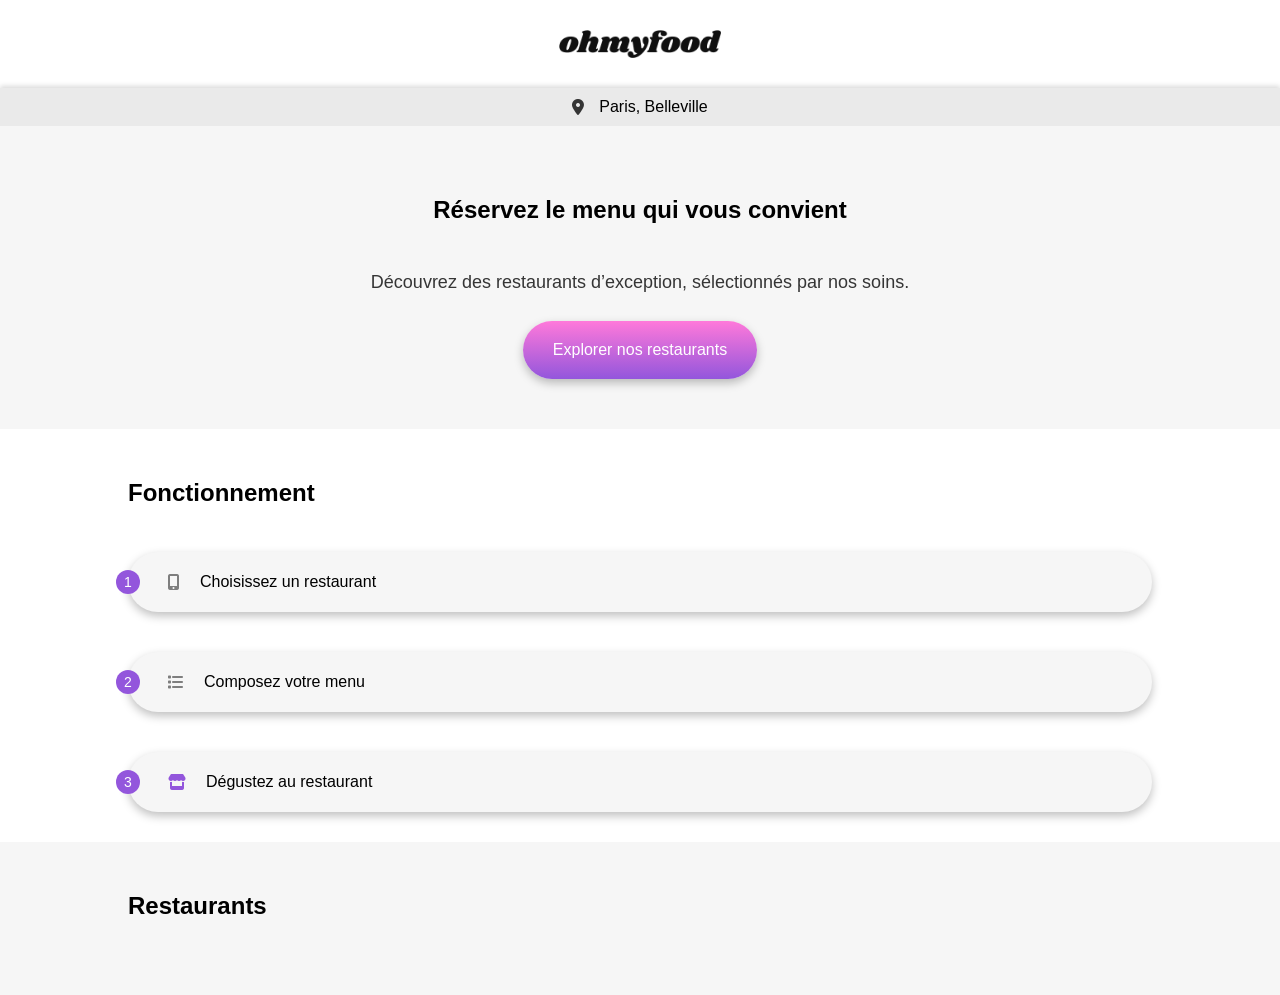
==== index.html @ a82532f5 "1er commit Mise enplace du header, du hero et de la section "Fonctionnement"" ====
<!DOCTYPE html>
<html lang="fr">
    

<head>
    <meta charset="UTF-8">
    <meta name="viewport" content="width=device-width, initial-scale=1.0">
    <title>OhMyFood</title>
    <link rel="stylesheet" href="./assets/css/main.css">
    <link rel="stylesheet" href="https://cdnjs.cloudflare.com/ajax/libs/font-awesome/6.5.1/css/all.min.css">
</head>

<body>


    <header>
        <img class="logo" src="./assets/images/logo/ohmyfood.png" alt="logo-ohmyfood">
    </header>

    <main>
        <section class="page-hero">
            <div class="hero-location">
                <i class="fa-solid fa-location-dot"></i>
                <p>Paris, Belleville</p>
            </div>

            <div class="hero">
                <h1>Réservez le menu qui vous convient</h1>
                <p>Découvrez des restaurants d’exception, sélectionnés par nos soins.</p>
                <button>Explorer nos restaurants</button>
            </div>
        </section>

        <section class="fonctionnement">
            <h2>Fonctionnement</h2>
            <div class="ft-option">
                <article class="ft-card">
                    <div class="circle">
                        <p>1</p>
                    </div>
                    <div class="ft-content">
                        <i class="fa-solid fa-mobile-screen-button"></i>
                        <h3>Choisissez un restaurant</h3>
                    </div>
                </article>

                <article class="ft-card">
                    <div class="circle">
                        <p>2</p>
                    </div>
                    <div class="ft-content">
                        <i class="fa-solid fa-list"></i>
                        <h3>Composez votre menu</h3>
                    </div>
                </article>

                <article class="ft-card">
                    <div class="circle">
                        <p>3</p>
                    </div>
                    <div class="ft-content">
                        <i class="fa-solid fa-store"></i>
                        <h3>Dégustez au restaurant</h3>
                    </div>
                </article>
            </div>
        </section>

        <section class="restaurants">
            <div class="restaurant-content">
            <h2>Restaurants</h2>
            <div class="resto-list">
                <article class="resto-card">

                </article>
            </div>
            </div>
        </section>

    </main>

</body>

</html>
---- assets/css/main.css ----
body {
  margin: 0;
  font-family: "Roboto", sans-serif;
  font-weight: 400;
}

header {
  display: flex;
  justify-content: center;
  align-items: center;
  padding: 30px 0;
}
header .logo {
  width: 162px;
  height: auto;
}

/* -------------------- PAGE -------------------- */
/* -------------------- HERO -------------------- */
.hero-location {
  display: flex;
  justify-content: center;
  align-items: center;
  padding: 10px 0;
  background: #EAEAEA;
  gap: 15px;
  box-shadow: 0 -2px 5px rgba(0, 0, 0, 0.15), 0 5px 5px rgba(0, 0, 0, 0.15);
}
.hero-location i {
  color: #353535;
  font-size: 16px;
}
.hero-location p {
  font-family: "Roboto", sans-serif;
  font-size: 16px;
  box-sizing: border-box;
  margin: 0;
}

.hero {
  display: flex;
  flex-direction: column;
  align-items: center;
  text-align: center;
  padding: 50px;
  background: #F6F6F6;
  gap: 10px;
}
.hero h1 {
  font-weight: 700;
  font-size: 24px;
}
.hero p {
  font-size: 18px;
  font-weight: 400;
  color: #353535;
}
.hero button {
  border: none;
  border-radius: 35px;
  padding: 20px 30px;
  font-size: 16px;
  color: #FFFFFF;
  background: linear-gradient(to bottom, #FF79DA, #9356DC);
  box-shadow: 0 4px 10px rgba(0, 0, 0, 0.25);
}

/* -------------------- SECTION FONCTIONNEMENT -------------------- */
.fonctionnement {
  width: 80%;
  margin: 0 auto;
  display: flex;
  flex-direction: column;
  justify-content: center;
  padding: 30px 0;
  gap: 25px;
}

.ft-option {
  width: 100%;
  margin: 0 auto;
  display: flex;
  flex-direction: column;
  justify-content: center;
  align-items: center;
  gap: 40px;
}

.ft-card {
  position: relative;
  width: 100%;
  display: flex;
  justify-content: center;
  align-items: center;
  background: #F6F6F6;
  border-radius: 30px;
  gap: 20px;
  padding: 5px 0px;
  box-shadow: 0 4px 10px rgba(0, 0, 0, 0.25);
}

.circle {
  position: absolute;
  left: -12px;
  top: 50%;
  transform: translateY(-50%);
  width: 24px;
  height: 24px;
  border-radius: 50%;
  background: #9356DC;
  display: flex;
  justify-content: center;
  align-items: center;
}
.circle p {
  margin: 0;
  color: white;
  font-size: 14px;
}

.ft-content {
  width: 100%;
  display: flex;
  align-items: center;
  gap: 20px;
  padding-left: 40px;
}
.ft-content h3 {
  font-size: 16px;
  font-weight: 400;
}
.ft-content i {
  color: #7E7E7E;
}

.ft-card:last-child .ft-content i {
  color: #9356DC;
}

/* -------------------- SECTION RESTAURANTS -------------------- */
.restaurants {
  background: #F6F6F6;
}

.restaurant-content {
  width: 80%;
  margin: 0 auto;
  display: flex;
  flex-direction: column;
  justify-content: center;
  padding: 30px 0;
  gap: 25px;
}/*# sourceMappingURL=main.css.map */
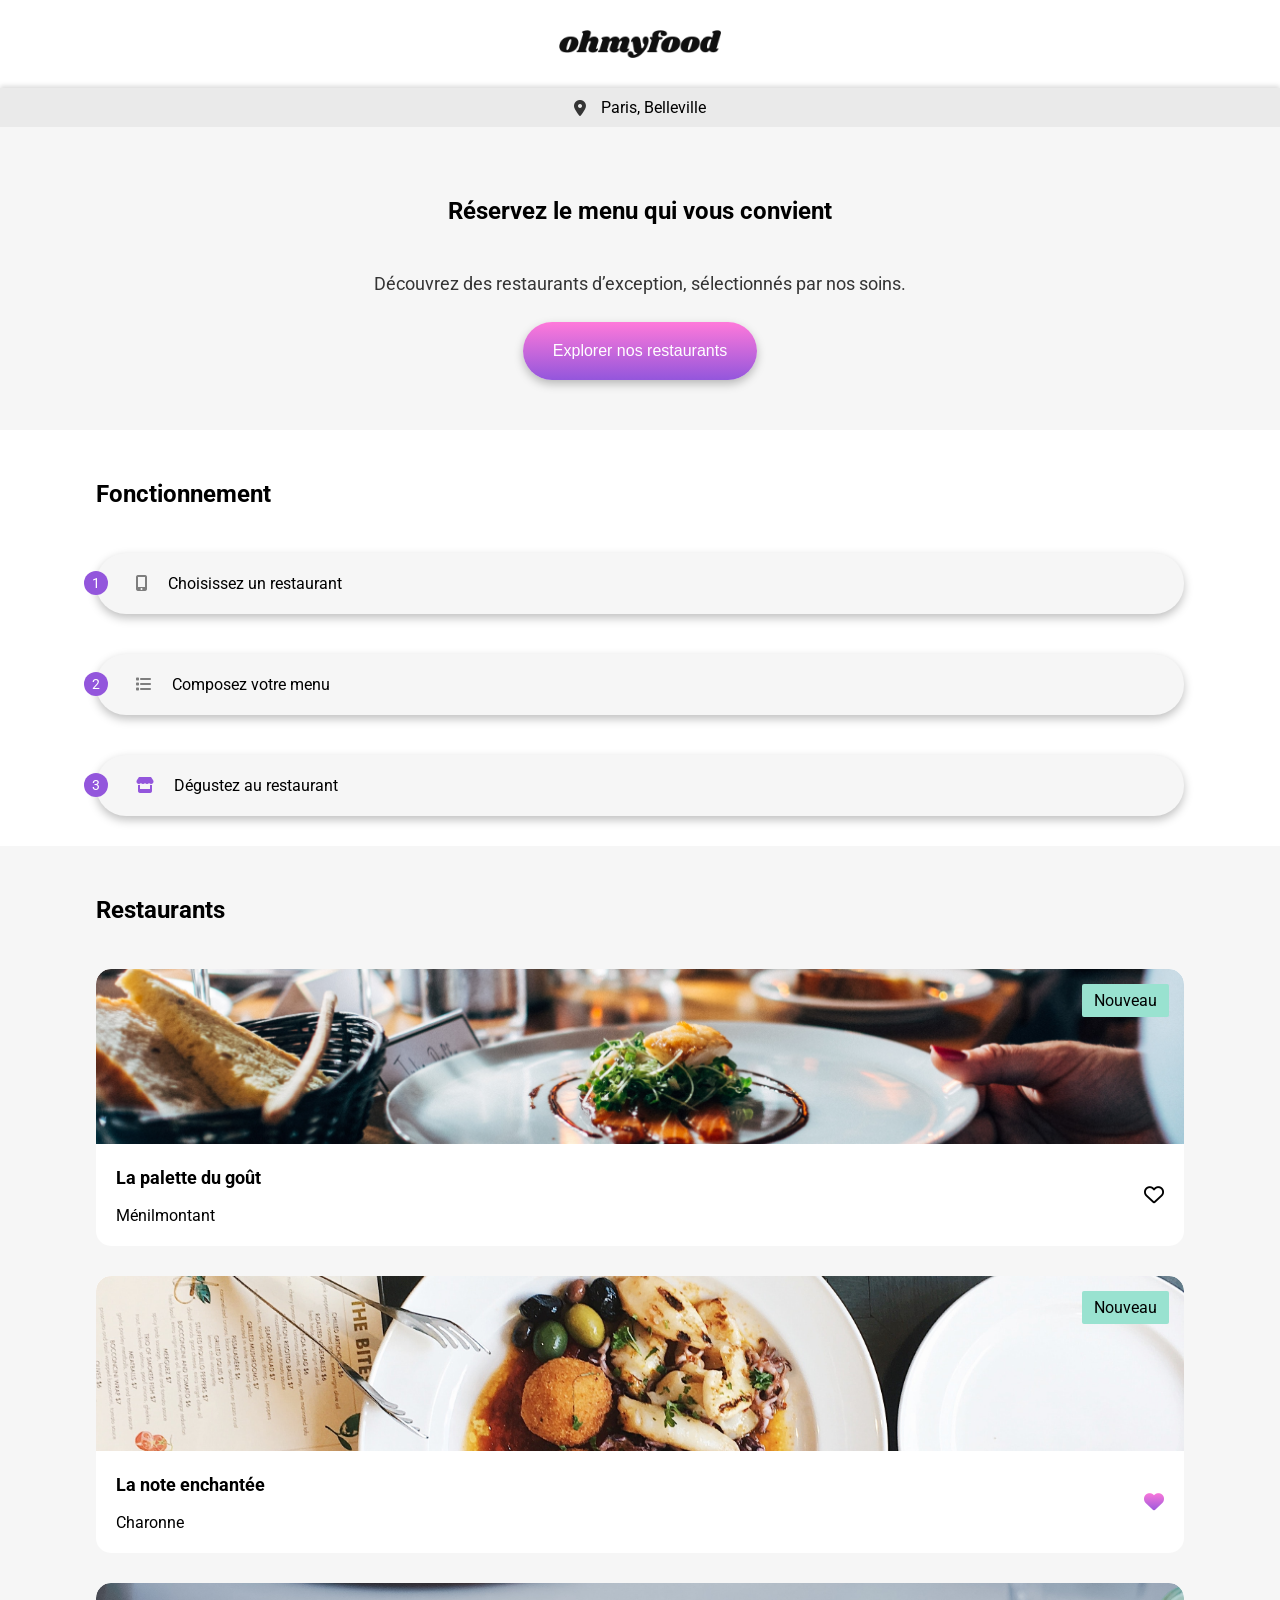
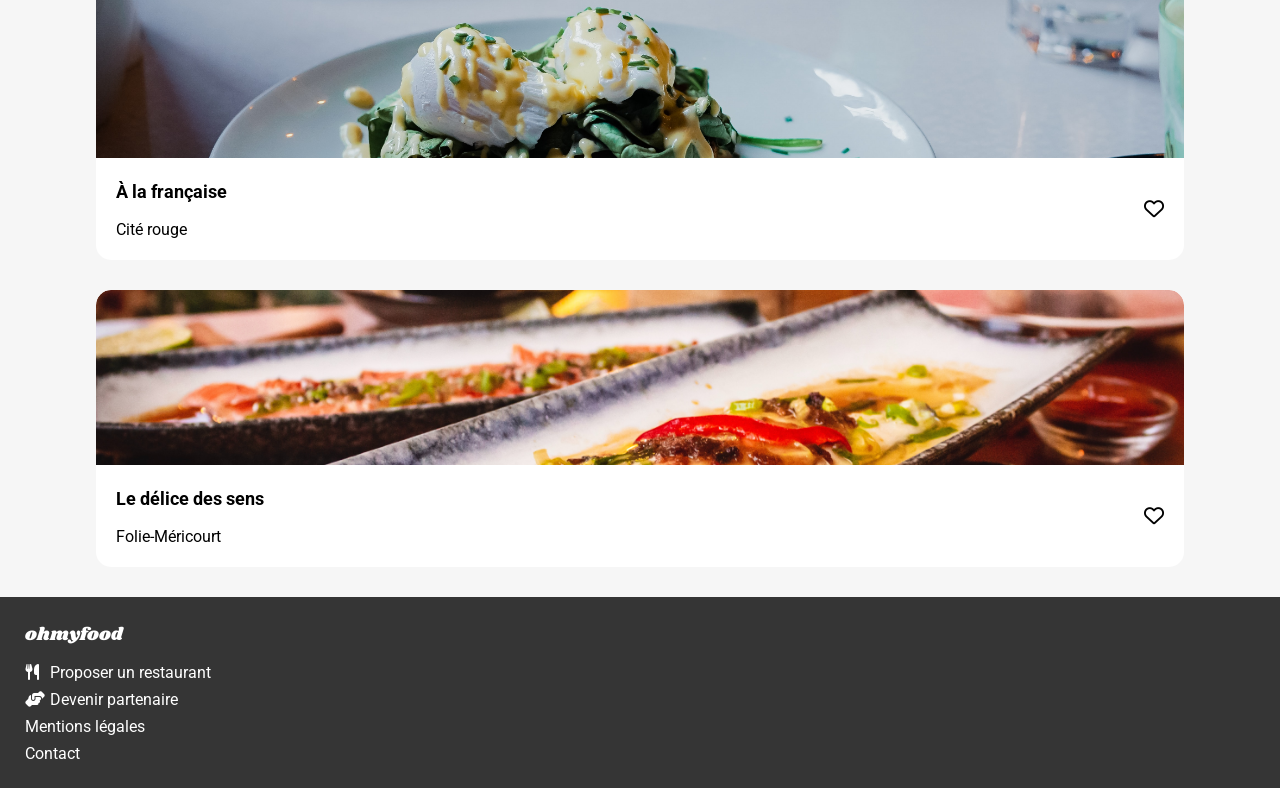
==== commit 8c9a0c92: "Fin de la page principale de ohmyfood en mobile first Commit de fin de page de "ohmyfood" en mobile " ====
--- a/index.html
+++ b/index.html
@@ -1,13 +1,23 @@
 <!DOCTYPE html>
 <html lang="fr">
-    
+
 
 <head>
     <meta charset="UTF-8">
     <meta name="viewport" content="width=device-width, initial-scale=1.0">
+
     <title>OhMyFood</title>
+
+    <!-- Google Fonts -->
+    <link rel="preconnect" href="https://fonts.googleapis.com">
+    <link rel="preconnect" href="https://fonts.gstatic.com" crossorigin>
+    <link href="https://fonts.googleapis.com/css2?family=Roboto:wght@400;500;700&family=Shrikhand&display=swap" rel="stylesheet">
+
+    <!-- Font Awesome -->
+    <link rel="stylesheet" href="https://cdnjs.cloudflare.com/ajax/libs/font-awesome/6.5.1/css/all.min.css">
+
+    <!-- CSS -->
     <link rel="stylesheet" href="./assets/css/main.css">
-    <link rel="stylesheet" href="https://cdnjs.cloudflare.com/ajax/libs/font-awesome/6.5.1/css/all.min.css">
 </head>
 
 <body>
@@ -68,17 +78,106 @@
 
         <section class="restaurants">
             <div class="restaurant-content">
-            <h2>Restaurants</h2>
-            <div class="resto-list">
-                <article class="resto-card">
+                <h2>Restaurants</h2>
+                <div class="resto-list">
+                    <article class="resto-card">
+                        <div class="resto-img">
+                            <img src="./assets/images/restaurants/jay-wennington-N_Y88TWmGwA-unsplash.jpg" alt="La palette du goût">
+                            <span class="new-badge"> Nouveau</span>
+                        </div>
+                        <div class="bottom-card">
+                            <div class="resto-info">
+                                <p class="resto-name">La palette du goût</p>
+                                <p class="resto-place">Ménilmontant</p>
+                            </div>
+                            <i class="fa-regular fa-heart"></i>
+                        </div>
+                    </article>
 
-                </article>
-            </div>
+
+
+                    <article class="resto-card">
+                        <div class="resto-img">
+                            <img src="./assets/images/restaurants/stil-u2Lp8tXIcjw-unsplash.jpg" alt="La note enchantée">
+                            <span class="new-badge"> Nouveau</span>
+                        </div>
+                        <div class="bottom-card">
+                            <div class="resto-info">
+                                <p class="resto-name">La note enchantée</p>
+                                <p class="resto-place">Charonne</p>
+                            </div>
+                            <i class="fa-solid fa-heart heart-full"></i>
+                        </div>
+                    </article>
+
+
+
+                    <article class="resto-card">
+                        <div class="resto-img">
+                            <img src="./assets/images/restaurants/toa-heftiba-DQKerTsQwi0-unsplash.jpg" alt="À la française">
+                        </div>
+                        <div class="bottom-card">
+                            <div class="resto-info">
+                                <p class="resto-name">À la française</p>
+                                <p class="resto-place">Cité rouge</p>
+                            </div>
+                            <i class="fa-regular fa-heart"></i>
+                        </div>
+                    </article>
+
+
+
+                    <article class="resto-card">
+                        <div class="resto-img">
+                            <img src="./assets/images/restaurants/louis-hansel-shotsoflouis-qNBGVyOCY8Q-unsplash.jpg" alt="Le délice des sens">
+                        </div>
+                        <div class="bottom-card">
+                            <div class="resto-info">
+                                <p class="resto-name">Le délice des sens</p>
+                                <p class="resto-place">Folie-Méricourt</p>
+                            </div>
+                            <i class="fa-regular fa-heart"></i>
+                        </div>
+                    </article>
+                </div>
             </div>
         </section>
 
     </main>
 
+
+    <footer>
+    <div class="footer-content">
+
+        <p class="footer-logo">ohmyfood</p>
+
+        <ul>
+            <li>
+                <a href="#">
+                    <i class="fa-solid fa-utensils"></i>
+                    Proposer un restaurant
+                </a>
+            </li>
+
+            <li>
+                <a href="#">
+                    <i class="fa-solid fa-handshake-angle"></i>
+                    Devenir partenaire
+                </a>
+            </li>
+
+            <li>
+                <a href="#">Mentions légales</a>
+            </li>
+
+            <li>
+                <a href="mailto:contact@ohmyfood.com">Contact</a>
+            </li>
+        </ul>
+
+    </div>
+</footer>
+
 </body>
 
 </html>
--- a/assets/css/main.css
+++ b/assets/css/main.css
@@ -67,7 +67,7 @@
 
 /* -------------------- SECTION FONCTIONNEMENT -------------------- */
 .fonctionnement {
-  width: 80%;
+  width: 85%;
   margin: 0 auto;
   display: flex;
   flex-direction: column;
@@ -143,11 +143,112 @@
 }
 
 .restaurant-content {
-  width: 80%;
+  width: 85%;
   margin: 0 auto;
   display: flex;
   flex-direction: column;
   justify-content: center;
   padding: 30px 0;
   gap: 25px;
+}
+
+.resto-list {
+  display: flex;
+  flex-direction: column;
+  width: 100%;
+  gap: 30px;
+}
+
+.resto-card {
+  width: 100%;
+  border-radius: 15px;
+  overflow: hidden;
+  background: white;
+}
+
+.resto-img {
+  width: 100%;
+  height: 175px;
+  position: relative;
+}
+.resto-img img {
+  width: 100%;
+  height: 100%;
+  -o-object-fit: cover;
+     object-fit: cover;
+  border-radius: 15px 15px 0 0;
+}
+
+.new-badge {
+  position: absolute;
+  top: 15px;
+  right: 15px;
+  padding: 7px 12px;
+  background: #99E2D0;
+  border-radius: 2px;
+}
+
+.resto-name {
+  font-weight: 700;
+  font-size: 18px;
+}
+
+.bottom-card {
+  display: flex;
+  align-items: center;
+  justify-content: space-between;
+  padding: 5px 20px;
+}
+.bottom-card i {
+  font-size: 20px;
+}
+
+.heart-full {
+  font-size: 20px;
+  background: linear-gradient(180deg, #FF79DA, #9356DC);
+  -webkit-background-clip: text;
+  background-clip: text;
+  -webkit-text-fill-color: transparent;
+  color: transparent;
+}
+
+/* -------------------- FOOTER -------------------- */
+footer {
+  background: #353535;
+  color: white;
+  padding: 25px;
+}
+
+.footer-logo {
+  margin: 0;
+  font-family: "Shrikhand", cursive;
+  font-size: 18px;
+  font-weight: 400;
+}
+
+.footer-content ul {
+  margin: 15px 0 0;
+  padding: 0;
+  display: flex;
+  flex-direction: column;
+  gap: 8px;
+  list-style: none;
+}
+
+.footer-content ul li {
+  margin: 0;
+  padding: 0;
+}
+
+.footer-content ul li a {
+  display: flex;
+  align-items: center;
+  gap: 10px;
+  color: white;
+  text-decoration: none;
+}
+
+.footer-content ul li i {
+  width: 15px;
+  text-align: center;
 }/*# sourceMappingURL=main.css.map */
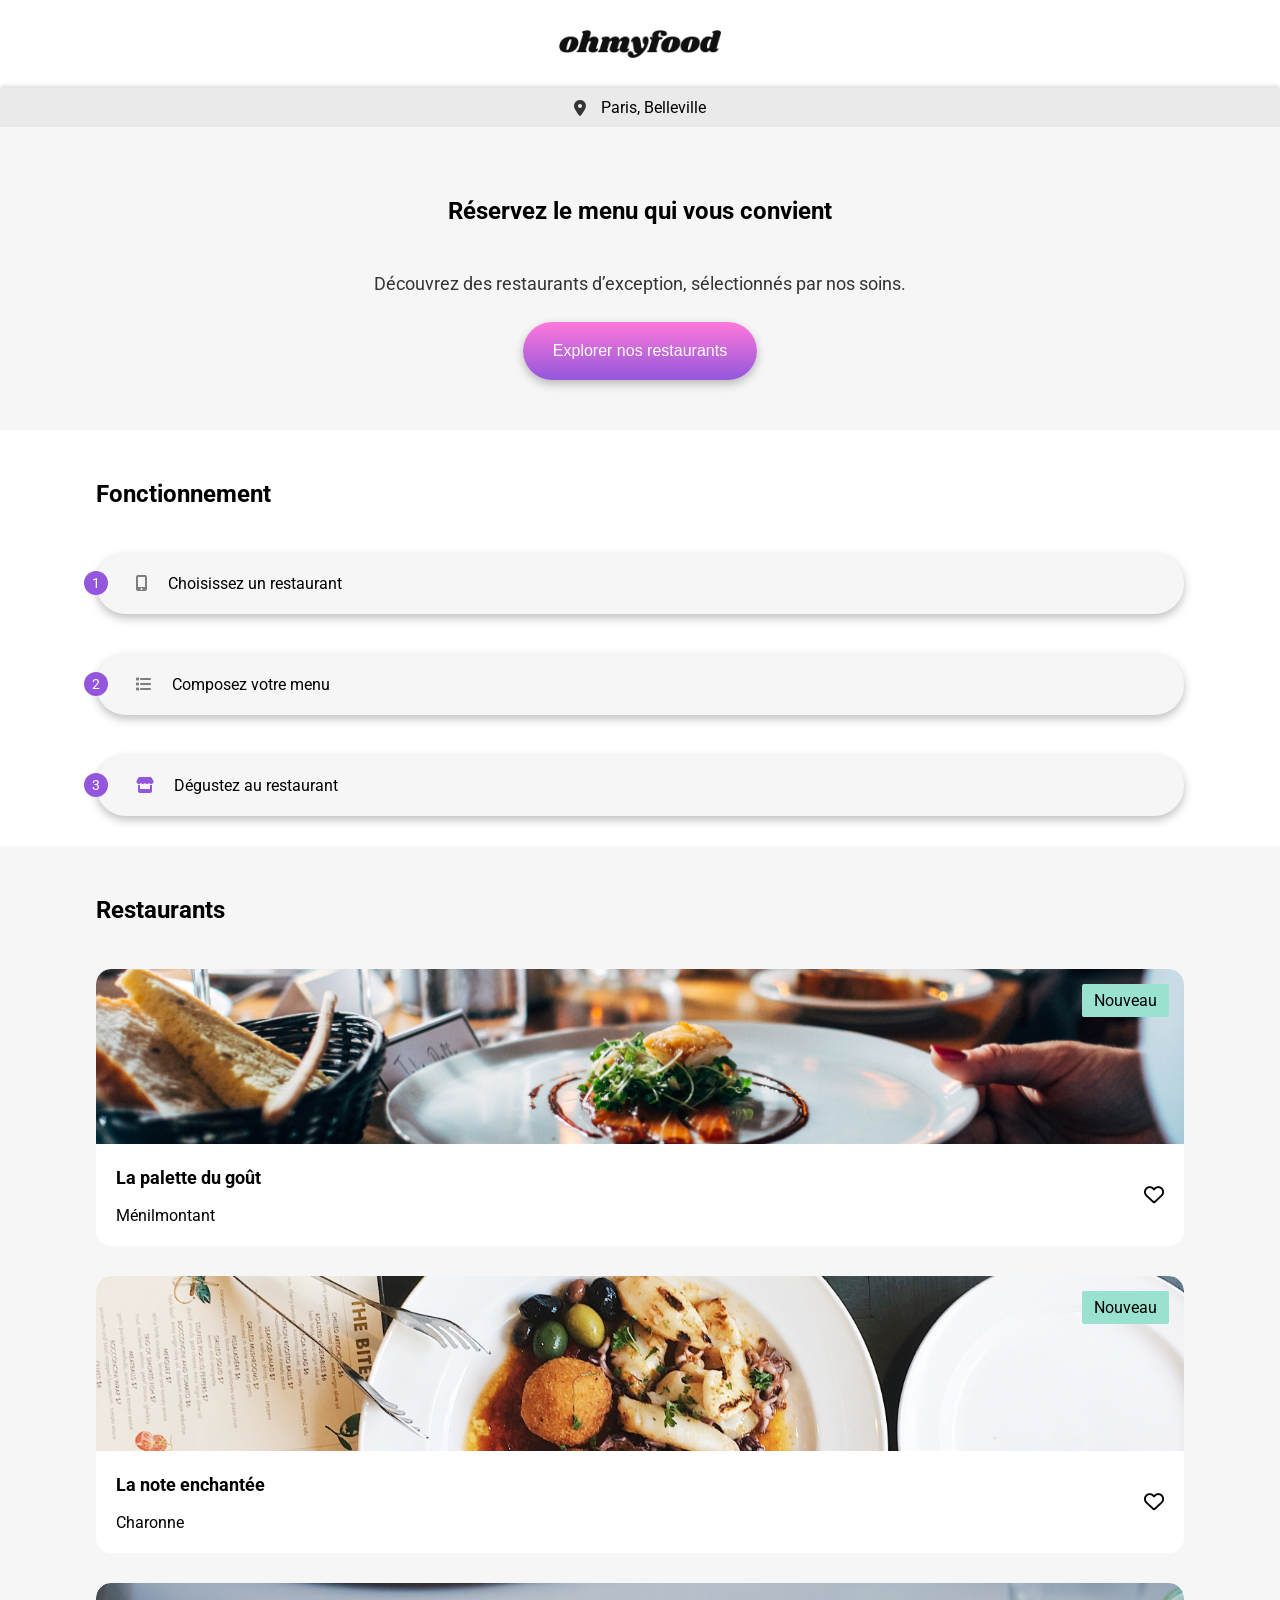
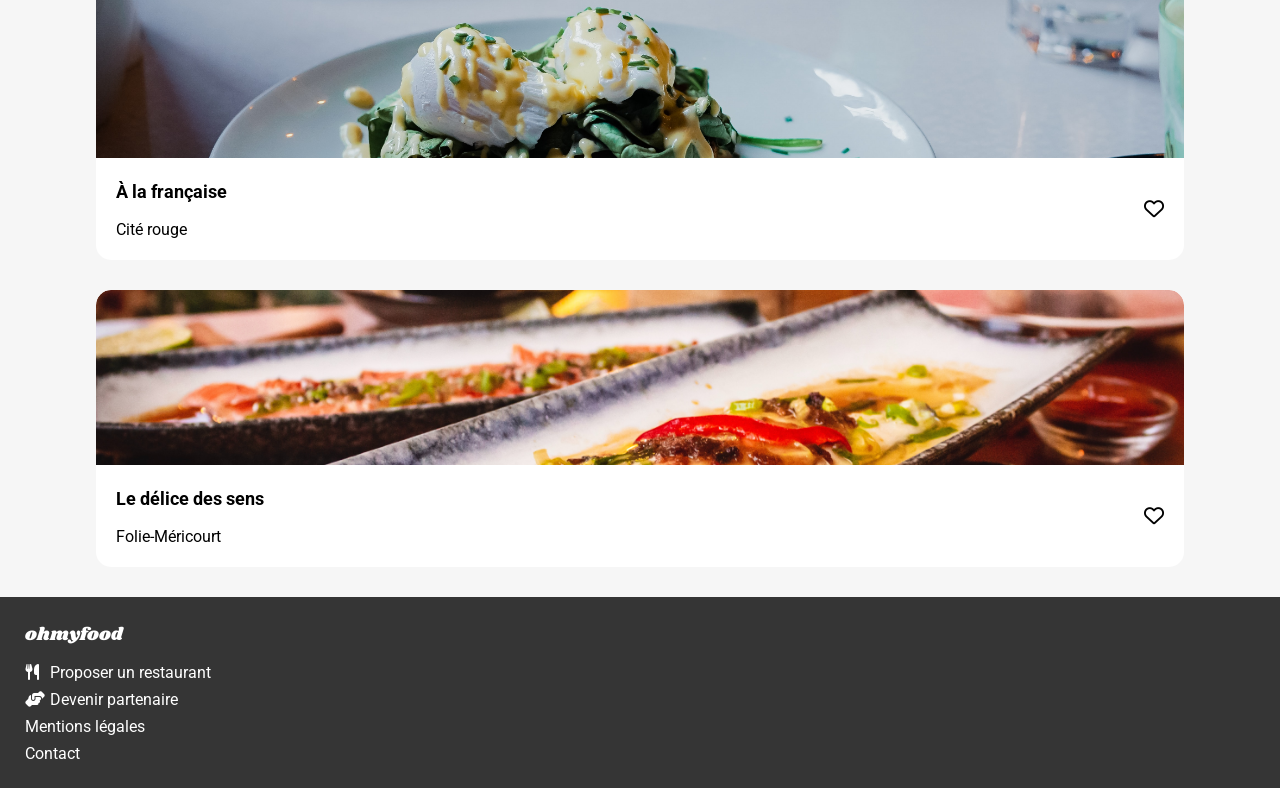
==== commit e42bc69d: "ajout d'animation à la page d'accueil" ====
--- a/index.html
+++ b/index.html
@@ -11,7 +11,8 @@
     <!-- Google Fonts -->
     <link rel="preconnect" href="https://fonts.googleapis.com">
     <link rel="preconnect" href="https://fonts.gstatic.com" crossorigin>
-    <link href="https://fonts.googleapis.com/css2?family=Roboto:wght@400;500;700&family=Shrikhand&display=swap" rel="stylesheet">
+    <link href="https://fonts.googleapis.com/css2?family=Roboto:wght@400;500;700&family=Shrikhand&display=swap"
+        rel="stylesheet">
 
     <!-- Font Awesome -->
     <link rel="stylesheet" href="https://cdnjs.cloudflare.com/ajax/libs/font-awesome/6.5.1/css/all.min.css">
@@ -82,7 +83,8 @@
                 <div class="resto-list">
                     <article class="resto-card">
                         <div class="resto-img">
-                            <img src="./assets/images/restaurants/jay-wennington-N_Y88TWmGwA-unsplash.jpg" alt="La palette du goût">
+                            <img src="./assets/images/restaurants/jay-wennington-N_Y88TWmGwA-unsplash.jpg"
+                                alt="La palette du goût">
                             <span class="new-badge"> Nouveau</span>
                         </div>
                         <div class="bottom-card">
@@ -90,15 +92,23 @@
                                 <p class="resto-name">La palette du goût</p>
                                 <p class="resto-place">Ménilmontant</p>
                             </div>
-                            <i class="fa-regular fa-heart"></i>
-                        </div>
-                    </article>
-
-
-
-                    <article class="resto-card">
-                        <div class="resto-img">
-                            <img src="./assets/images/restaurants/stil-u2Lp8tXIcjw-unsplash.jpg" alt="La note enchantée">
+                            <div class="heart">
+                                <input type="checkbox" id="heart-1">
+
+                                <label for="heart-1">
+                                    <i class="fa-regular fa-heart heart-empty"></i>
+                                    <i class="fa-solid fa-heart heart-full"></i>
+                                </label>
+                            </div>
+                        </div>
+                    </article>
+
+
+
+                    <article class="resto-card">
+                        <div class="resto-img">
+                            <img src="./assets/images/restaurants/stil-u2Lp8tXIcjw-unsplash.jpg"
+                                alt="La note enchantée">
                             <span class="new-badge"> Nouveau</span>
                         </div>
                         <div class="bottom-card">
@@ -106,37 +116,60 @@
                                 <p class="resto-name">La note enchantée</p>
                                 <p class="resto-place">Charonne</p>
                             </div>
-                            <i class="fa-solid fa-heart heart-full"></i>
-                        </div>
-                    </article>
-
-
-
-                    <article class="resto-card">
-                        <div class="resto-img">
-                            <img src="./assets/images/restaurants/toa-heftiba-DQKerTsQwi0-unsplash.jpg" alt="À la française">
+                            <div class="heart">
+                                <input type="checkbox" id="heart-2">
+
+                                <label for="heart-2">
+                                    <i class="fa-regular fa-heart heart-empty"></i>
+                                    <i class="fa-solid fa-heart heart-full"></i>
+                                </label>
+                            </div>
+                        </div>
+                    </article>
+
+
+
+                    <article class="resto-card">
+                        <div class="resto-img">
+                            <img src="./assets/images/restaurants/toa-heftiba-DQKerTsQwi0-unsplash.jpg"
+                                alt="À la française">
                         </div>
                         <div class="bottom-card">
                             <div class="resto-info">
                                 <p class="resto-name">À la française</p>
                                 <p class="resto-place">Cité rouge</p>
                             </div>
-                            <i class="fa-regular fa-heart"></i>
-                        </div>
-                    </article>
-
-
-
-                    <article class="resto-card">
-                        <div class="resto-img">
-                            <img src="./assets/images/restaurants/louis-hansel-shotsoflouis-qNBGVyOCY8Q-unsplash.jpg" alt="Le délice des sens">
+                            <div class="heart">
+                                <input type="checkbox" id="heart-3">
+
+                                <label for="heart-3">
+                                    <i class="fa-regular fa-heart heart-empty"></i>
+                                    <i class="fa-solid fa-heart heart-full"></i>
+                                </label>
+                            </div>
+                        </div>
+                    </article>
+
+
+
+                    <article class="resto-card">
+                        <div class="resto-img">
+                            <img src="./assets/images/restaurants/louis-hansel-shotsoflouis-qNBGVyOCY8Q-unsplash.jpg"
+                                alt="Le délice des sens">
                         </div>
                         <div class="bottom-card">
                             <div class="resto-info">
                                 <p class="resto-name">Le délice des sens</p>
                                 <p class="resto-place">Folie-Méricourt</p>
                             </div>
-                            <i class="fa-regular fa-heart"></i>
+                            <div class="heart">
+                                <input type="checkbox" id="heart-4">
+
+                                <label for="heart-4">
+                                    <i class="fa-regular fa-heart heart-empty"></i>
+                                    <i class="fa-solid fa-heart heart-full"></i>
+                                </label>
+                            </div>
                         </div>
                     </article>
                 </div>
@@ -147,36 +180,36 @@
 
 
     <footer>
-    <div class="footer-content">
-
-        <p class="footer-logo">ohmyfood</p>
-
-        <ul>
-            <li>
-                <a href="#">
-                    <i class="fa-solid fa-utensils"></i>
-                    Proposer un restaurant
-                </a>
-            </li>
-
-            <li>
-                <a href="#">
-                    <i class="fa-solid fa-handshake-angle"></i>
-                    Devenir partenaire
-                </a>
-            </li>
-
-            <li>
-                <a href="#">Mentions légales</a>
-            </li>
-
-            <li>
-                <a href="mailto:contact@ohmyfood.com">Contact</a>
-            </li>
-        </ul>
-
-    </div>
-</footer>
+        <div class="footer-content">
+
+            <p class="footer-logo">ohmyfood</p>
+
+            <ul>
+                <li>
+                    <a href="#">
+                        <i class="fa-solid fa-utensils"></i>
+                        Proposer un restaurant
+                    </a>
+                </li>
+
+                <li>
+                    <a href="#">
+                        <i class="fa-solid fa-handshake-angle"></i>
+                        Devenir partenaire
+                    </a>
+                </li>
+
+                <li>
+                    <a href="#">Mentions légales</a>
+                </li>
+
+                <li>
+                    <a href="mailto:contact@ohmyfood.com">Contact</a>
+                </li>
+            </ul>
+
+        </div>
+    </footer>
 
 </body>
 
--- a/assets/css/main.css
+++ b/assets/css/main.css
@@ -1,3 +1,15 @@
+/* -------------------- ANIMATIONS -------------------- */
+/* ---------- BUTTON ---------- */
+button {
+  transition: opacity 300ms ease, box-shadow 300ms ease;
+  cursor: pointer;
+}
+button:hover {
+  opacity: 0.85;
+  box-shadow: 0 6px 15px rgba(0, 0, 0, 0.35);
+  transform: translateY(2px);
+}
+
 body {
   margin: 0;
   font-family: "Roboto", sans-serif;
@@ -201,15 +213,38 @@
 }
 .bottom-card i {
   font-size: 20px;
+  cursor: pointer;
+}
+.bottom-card i:checked {
+  transition-duration: 10ms;
+  color: red;
 }
 
 .heart-full {
   font-size: 20px;
-  background: linear-gradient(180deg, #FF79DA, #9356DC);
+  background: linear-gradient(180deg, #9356DC, #FF79DA);
+  background-clip: text;
   -webkit-background-clip: text;
-  background-clip: text;
   -webkit-text-fill-color: transparent;
   color: transparent;
+}
+
+.heart input {
+  display: none;
+}
+.heart label {
+  cursor: pointer;
+  font-size: 20px;
+}
+.heart .heart-full {
+  display: none;
+  color: #9356DC;
+}
+.heart input:checked + label .heart-empty {
+  display: none;
+}
+.heart input:checked + label .heart-full {
+  display: inline-block;
 }
 
 /* -------------------- FOOTER -------------------- */
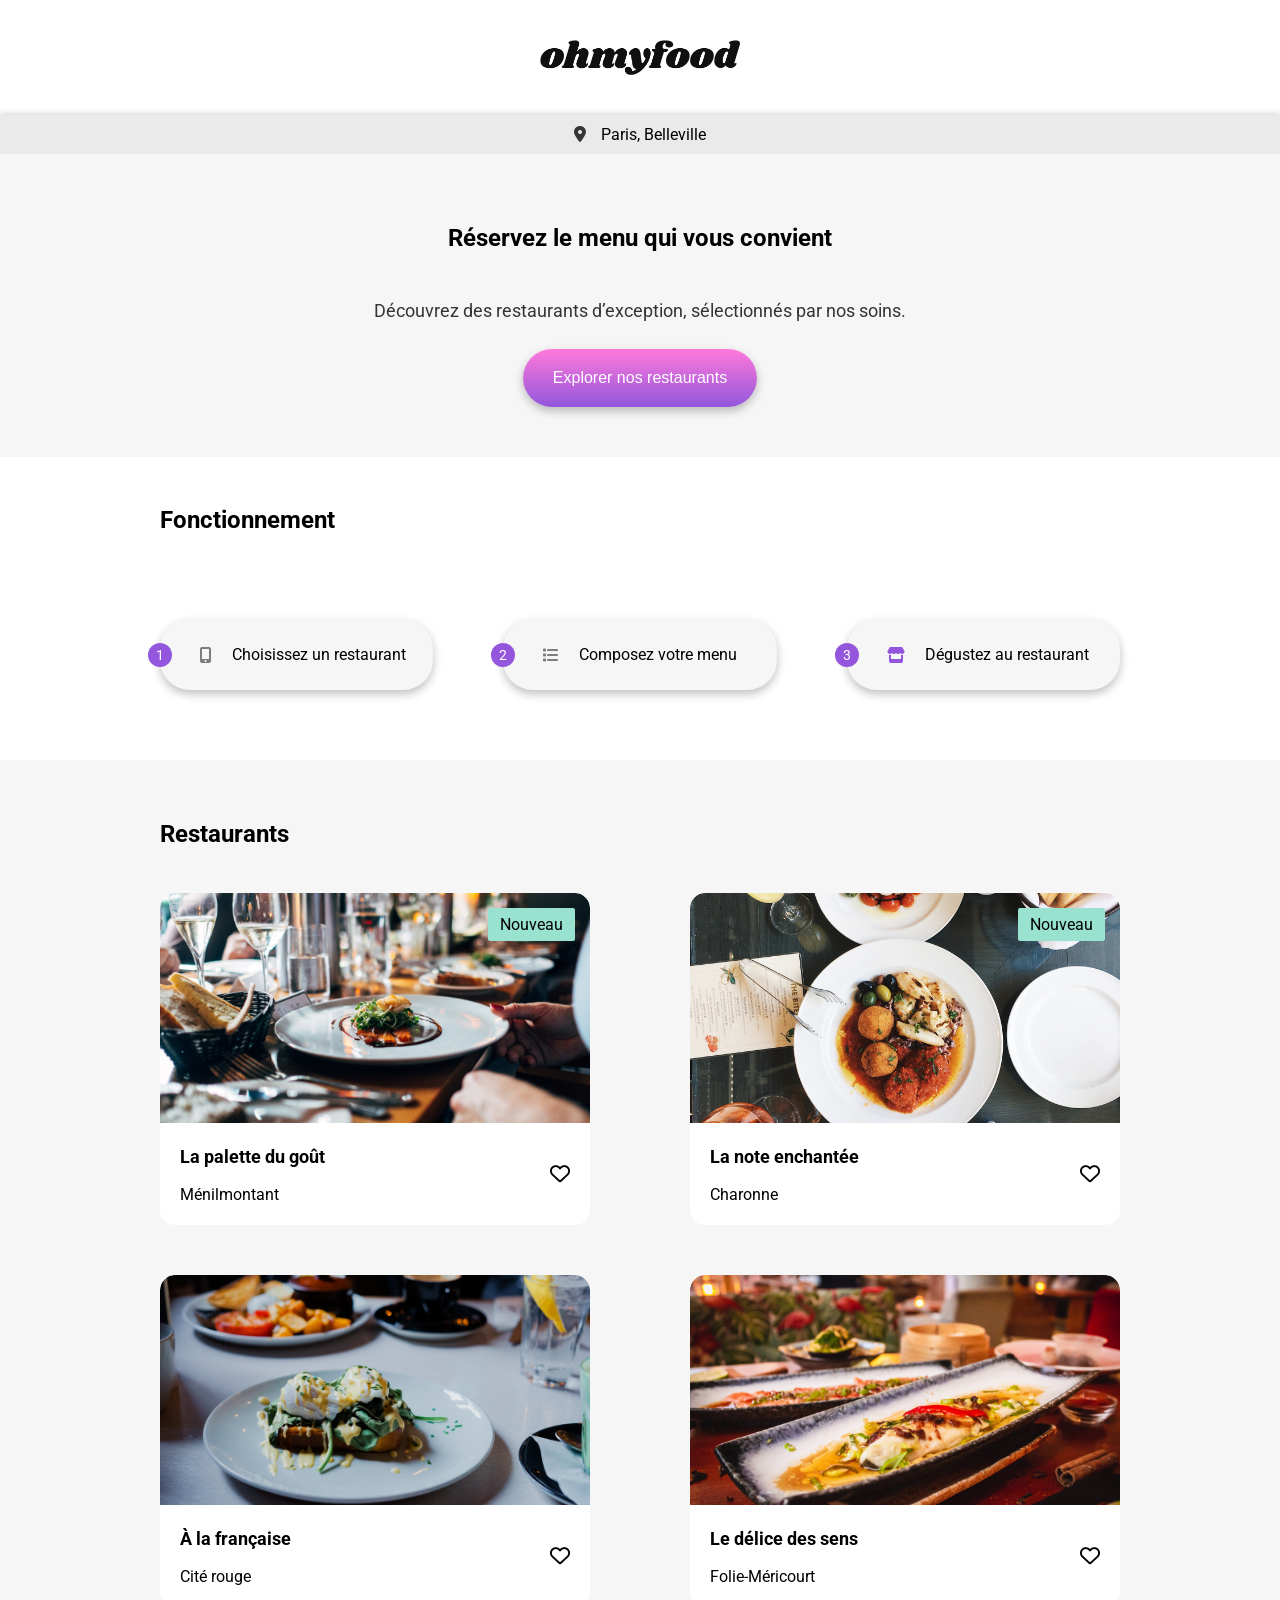
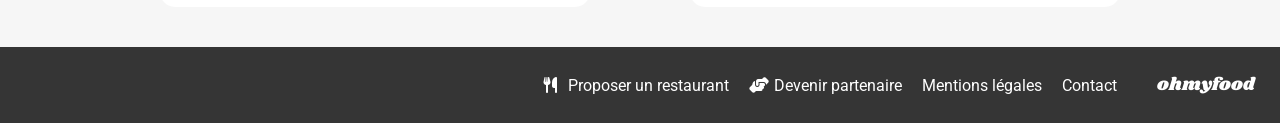
==== commit 5067dc25: "last commit" ====
--- a/index.html
+++ b/index.html
@@ -81,97 +81,103 @@
             <div class="restaurant-content">
                 <h2>Restaurants</h2>
                 <div class="resto-list">
-                    <article class="resto-card">
-                        <div class="resto-img">
-                            <img src="./assets/images/restaurants/jay-wennington-N_Y88TWmGwA-unsplash.jpg"
-                                alt="La palette du goût">
-                            <span class="new-badge"> Nouveau</span>
-                        </div>
-                        <div class="bottom-card">
-                            <div class="resto-info">
-                                <p class="resto-name">La palette du goût</p>
-                                <p class="resto-place">Ménilmontant</p>
-                            </div>
-                            <div class="heart">
-                                <input type="checkbox" id="heart-1">
-
-                                <label for="heart-1">
-                                    <i class="fa-regular fa-heart heart-empty"></i>
-                                    <i class="fa-solid fa-heart heart-full"></i>
-                                </label>
-                            </div>
-                        </div>
-                    </article>
-
-
-
-                    <article class="resto-card">
-                        <div class="resto-img">
-                            <img src="./assets/images/restaurants/stil-u2Lp8tXIcjw-unsplash.jpg"
-                                alt="La note enchantée">
-                            <span class="new-badge"> Nouveau</span>
-                        </div>
-                        <div class="bottom-card">
-                            <div class="resto-info">
-                                <p class="resto-name">La note enchantée</p>
-                                <p class="resto-place">Charonne</p>
-                            </div>
-                            <div class="heart">
-                                <input type="checkbox" id="heart-2">
-
-                                <label for="heart-2">
-                                    <i class="fa-regular fa-heart heart-empty"></i>
-                                    <i class="fa-solid fa-heart heart-full"></i>
-                                </label>
-                            </div>
-                        </div>
-                    </article>
-
-
-
-                    <article class="resto-card">
-                        <div class="resto-img">
-                            <img src="./assets/images/restaurants/toa-heftiba-DQKerTsQwi0-unsplash.jpg"
-                                alt="À la française">
-                        </div>
-                        <div class="bottom-card">
-                            <div class="resto-info">
-                                <p class="resto-name">À la française</p>
-                                <p class="resto-place">Cité rouge</p>
-                            </div>
-                            <div class="heart">
-                                <input type="checkbox" id="heart-3">
-
-                                <label for="heart-3">
-                                    <i class="fa-regular fa-heart heart-empty"></i>
-                                    <i class="fa-solid fa-heart heart-full"></i>
-                                </label>
-                            </div>
-                        </div>
-                    </article>
-
-
-
-                    <article class="resto-card">
-                        <div class="resto-img">
-                            <img src="./assets/images/restaurants/louis-hansel-shotsoflouis-qNBGVyOCY8Q-unsplash.jpg"
-                                alt="Le délice des sens">
-                        </div>
-                        <div class="bottom-card">
-                            <div class="resto-info">
-                                <p class="resto-name">Le délice des sens</p>
-                                <p class="resto-place">Folie-Méricourt</p>
-                            </div>
-                            <div class="heart">
-                                <input type="checkbox" id="heart-4">
-
-                                <label for="heart-4">
-                                    <i class="fa-regular fa-heart heart-empty"></i>
-                                    <i class="fa-solid fa-heart heart-full"></i>
-                                </label>
-                            </div>
-                        </div>
-                    </article>
+
+                    <a href="./restaurants/la-palette-du-gout.html" class="resto-link">
+                        <article class="resto-card">
+                            <div class="resto-img">
+                                <img src="./assets/images/restaurants/jay-wennington-N_Y88TWmGwA-unsplash.jpg"
+                                    alt="La palette du goût">
+                                <span class="new-badge"> Nouveau</span>
+                            </div>
+                            <div class="bottom-card">
+                                <div class="resto-info">
+                                    <p class="resto-name">La palette du goût</p>
+                                    <p class="resto-place">Ménilmontant</p>
+                                </div>
+                                <div class="heart">
+                                    <input type="checkbox" id="heart-1">
+
+                                    <label for="heart-1">
+                                        <i class="fa-regular fa-heart heart-empty"></i>
+                                        <i class="fa-solid fa-heart heart-full"></i>
+                                    </label>
+                                </div>
+                            </div>
+                        </article>
+                    </a>
+
+
+                    <a href="./restaurants/la-note-enchantee.html" class="resto-link">
+                        <article class="resto-card">
+                            <div class="resto-img">
+                                <img src="./assets/images/restaurants/stil-u2Lp8tXIcjw-unsplash.jpg"
+                                    alt="La note enchantée">
+                                <span class="new-badge"> Nouveau</span>
+                            </div>
+                            <div class="bottom-card">
+                                <div class="resto-info">
+                                    <p class="resto-name">La note enchantée</p>
+                                    <p class="resto-place">Charonne</p>
+                                </div>
+                                <div class="heart">
+                                    <input type="checkbox" id="heart-2">
+
+                                    <label for="heart-2">
+                                        <i class="fa-regular fa-heart heart-empty"></i>
+                                        <i class="fa-solid fa-heart heart-full"></i>
+                                    </label>
+                                </div>
+                            </div>
+                        </article>
+                    </a>
+
+
+                    <a href="./restaurants/a-la-francaise.html" class="resto-link">
+                        <article class="resto-card">
+                            <div class="resto-img">
+                                <img src="./assets/images/restaurants/toa-heftiba-DQKerTsQwi0-unsplash.jpg"
+                                    alt="À la française">
+                            </div>
+                            <div class="bottom-card">
+                                <div class="resto-info">
+                                    <p class="resto-name">À la française</p>
+                                    <p class="resto-place">Cité rouge</p>
+                                </div>
+                                <div class="heart">
+                                    <input type="checkbox" id="heart-3">
+
+                                    <label for="heart-3">
+                                        <i class="fa-regular fa-heart heart-empty"></i>
+                                        <i class="fa-solid fa-heart heart-full"></i>
+                                    </label>
+                                </div>
+                            </div>
+                        </article>
+                    </a>
+
+
+                    <a href="./restaurants/le-delice-des-sens.html" class="resto-link">
+                        <article class="resto-card">
+                            <div class="resto-img">
+                                <img src="./assets/images/restaurants/louis-hansel-shotsoflouis-qNBGVyOCY8Q-unsplash.jpg"
+                                    alt="Le délice des sens">
+                            </div>
+                            <div class="bottom-card">
+                                <div class="resto-info">
+                                    <p class="resto-name">Le délice des sens</p>
+                                    <p class="resto-place">Folie-Méricourt</p>
+                                </div>
+                                <div class="heart">
+                                    <input type="checkbox" id="heart-4">
+
+                                    <label for="heart-4">
+                                        <i class="fa-regular fa-heart heart-empty"></i>
+                                        <i class="fa-solid fa-heart heart-full"></i>
+                                    </label>
+                                </div>
+                            </div>
+                        </article>
+                    </a>
                 </div>
             </div>
         </section>
--- a/assets/css/main.css
+++ b/assets/css/main.css
@@ -171,6 +171,11 @@
   gap: 30px;
 }
 
+.resto-link {
+  text-decoration: none;
+  color: inherit;
+}
+
 .resto-card {
   width: 100%;
   border-radius: 15px;
@@ -286,4 +291,53 @@
 .footer-content ul li i {
   width: 15px;
   text-align: center;
+}
+
+@media (min-width: 1024px) {
+  header {
+    padding: 40px 0;
+  }
+  header .logo {
+    width: 200px;
+    height: auto;
+  }
+  .fonctionnement {
+    width: 75%;
+  }
+  .ft-option {
+    padding: 40px 0;
+    display: grid;
+    grid-template-columns: repeat(3, 1fr);
+    gap: 70px;
+  }
+  .ft-option .ft-card {
+    padding: 10px 0;
+  }
+  .restaurant-content {
+    width: 75%;
+    padding: 40px 0;
+  }
+  .restaurant-content .resto-list {
+    display: grid;
+    grid-template-columns: repeat(2, 1fr);
+    gap: 50px 100px;
+  }
+  .restaurant-content .resto-list .resto-img {
+    height: 230px;
+  }
+  .footer-content {
+    display: flex;
+    flex-direction: row-reverse;
+    align-items: center;
+    justify-content: flex-start;
+    gap: 40px;
+  }
+  .footer-content ul {
+    display: flex;
+    flex-direction: row;
+    align-items: center;
+    gap: 20px;
+    margin: 0;
+    padding: 0;
+  }
 }/*# sourceMappingURL=main.css.map */
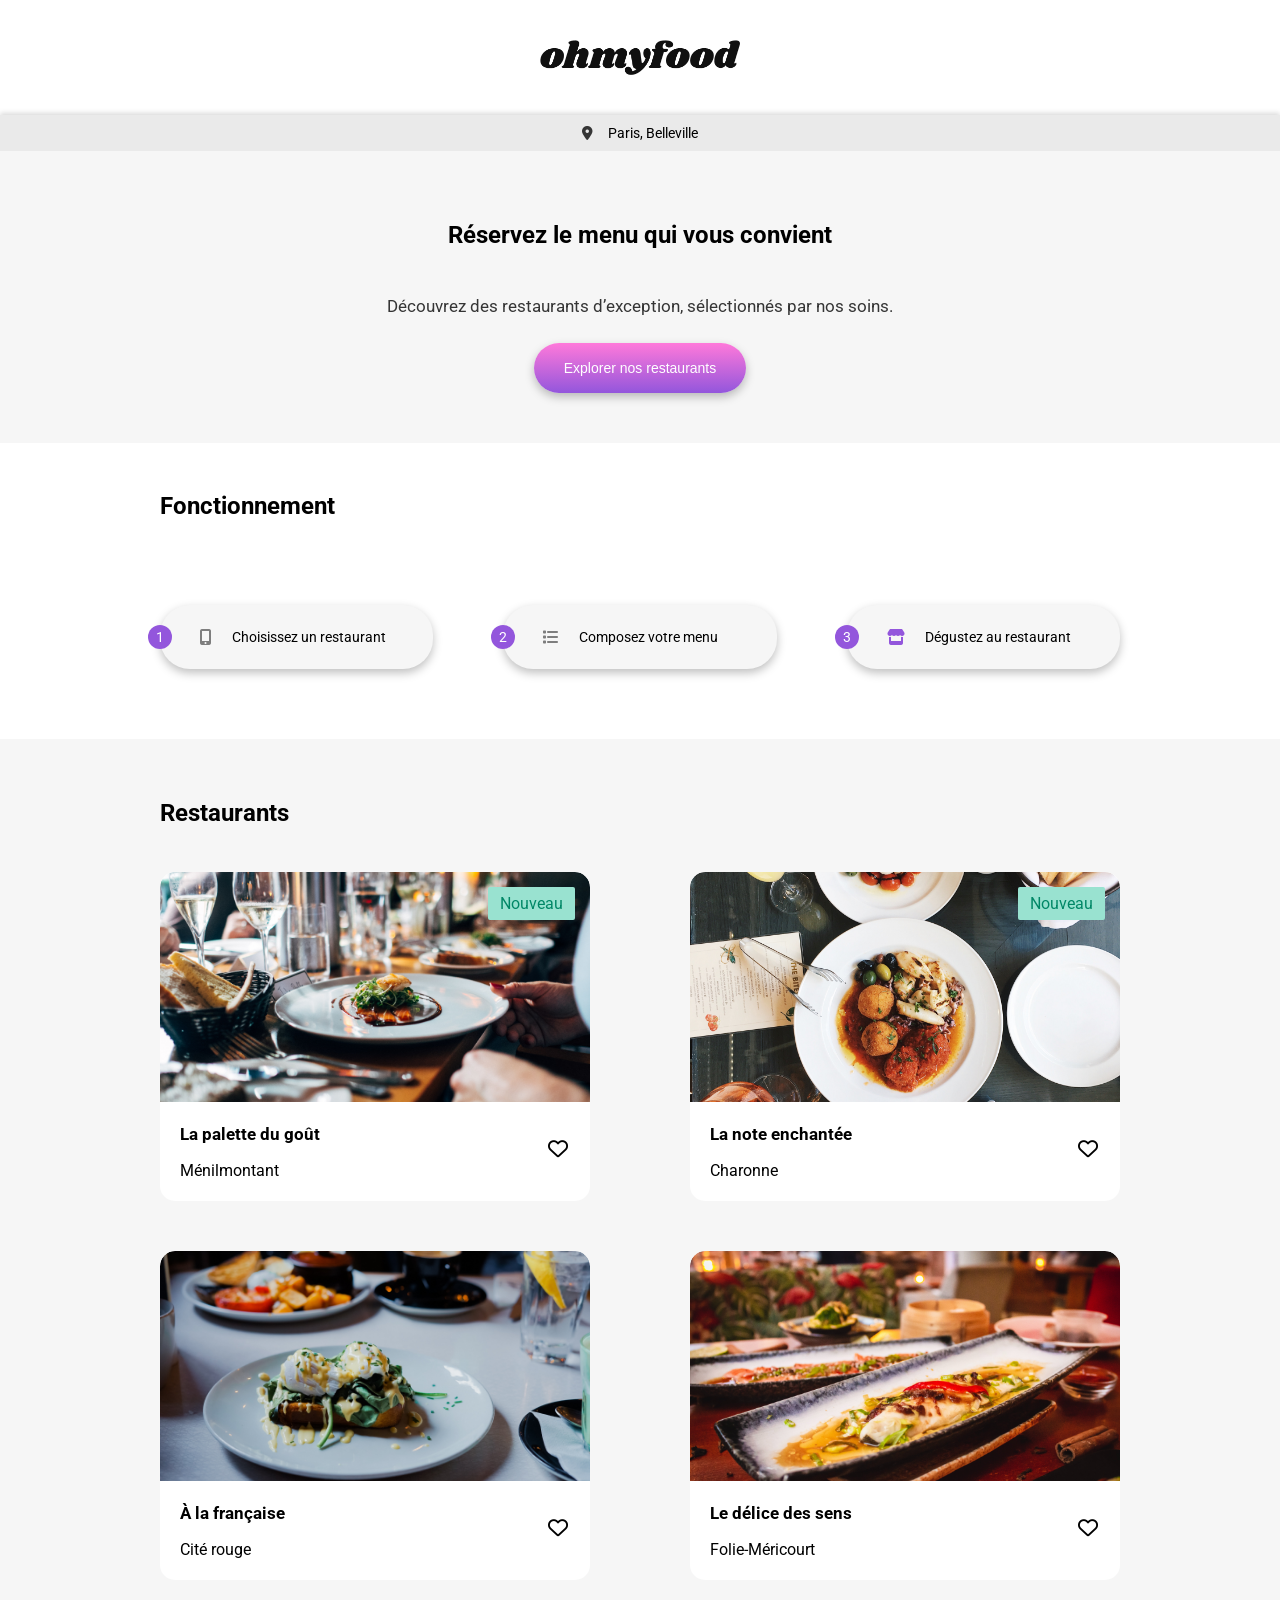
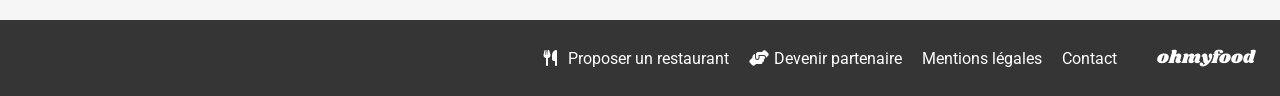
==== commit 2cfe36a4: "ajout et modifications d'animations Anmimation ajoutée : - Le loader - Animation d'entrée sur les pl" ====
--- a/index.html
+++ b/index.html
@@ -1,222 +1,237 @@
-<!DOCTYPE html>
+<!doctype html>
 <html lang="fr">
-
-
-<head>
-    <meta charset="UTF-8">
-    <meta name="viewport" content="width=device-width, initial-scale=1.0">
+  <head>
+    <meta charset="UTF-8" />
+    <meta name="viewport" content="width=device-width, initial-scale=1.0" />
 
     <title>OhMyFood</title>
 
     <!-- Google Fonts -->
-    <link rel="preconnect" href="https://fonts.googleapis.com">
-    <link rel="preconnect" href="https://fonts.gstatic.com" crossorigin>
-    <link href="https://fonts.googleapis.com/css2?family=Roboto:wght@400;500;700&family=Shrikhand&display=swap"
-        rel="stylesheet">
+    <link rel="preconnect" href="https://fonts.googleapis.com" />
+    <link rel="preconnect" href="https://fonts.gstatic.com" crossorigin />
+    <link
+      href="https://fonts.googleapis.com/css2?family=Roboto:wght@400;500;700&family=Shrikhand&display=swap"
+      rel="stylesheet"
+    />
 
     <!-- Font Awesome -->
-    <link rel="stylesheet" href="https://cdnjs.cloudflare.com/ajax/libs/font-awesome/6.5.1/css/all.min.css">
+    <link
+      rel="stylesheet"
+      href="https://cdnjs.cloudflare.com/ajax/libs/font-awesome/6.5.1/css/all.min.css"
+    />
 
     <!-- CSS -->
-    <link rel="stylesheet" href="./assets/css/main.css">
-</head>
-
-<body>
-
+    <link rel="stylesheet" href="./assets/css/main.css" />
+  </head>
+
+  <body>
+    <div class="loader">
+      <p class="loader-logo">ohmyfood</p>
+
+      <div class="loader-dots">
+        <span></span>
+        <span></span>
+        <span></span>
+      </div>
+    </div>
 
     <header>
-        <img class="logo" src="./assets/images/logo/ohmyfood.png" alt="logo-ohmyfood">
+      <img
+        class="logo"
+        src="./assets/images/logo/ohmyfood.png"
+        alt="logo-ohmyfood"
+      />
     </header>
 
     <main>
-        <section class="page-hero">
-            <div class="hero-location">
-                <i class="fa-solid fa-location-dot"></i>
-                <p>Paris, Belleville</p>
-            </div>
-
-            <div class="hero">
-                <h1>Réservez le menu qui vous convient</h1>
-                <p>Découvrez des restaurants d’exception, sélectionnés par nos soins.</p>
-                <button>Explorer nos restaurants</button>
-            </div>
-        </section>
-
-        <section class="fonctionnement">
-            <h2>Fonctionnement</h2>
-            <div class="ft-option">
-                <article class="ft-card">
-                    <div class="circle">
-                        <p>1</p>
-                    </div>
-                    <div class="ft-content">
-                        <i class="fa-solid fa-mobile-screen-button"></i>
-                        <h3>Choisissez un restaurant</h3>
-                    </div>
-                </article>
-
-                <article class="ft-card">
-                    <div class="circle">
-                        <p>2</p>
-                    </div>
-                    <div class="ft-content">
-                        <i class="fa-solid fa-list"></i>
-                        <h3>Composez votre menu</h3>
-                    </div>
-                </article>
-
-                <article class="ft-card">
-                    <div class="circle">
-                        <p>3</p>
-                    </div>
-                    <div class="ft-content">
-                        <i class="fa-solid fa-store"></i>
-                        <h3>Dégustez au restaurant</h3>
-                    </div>
-                </article>
-            </div>
-        </section>
-
-        <section class="restaurants">
-            <div class="restaurant-content">
-                <h2>Restaurants</h2>
-                <div class="resto-list">
-
-                    <a href="./restaurants/la-palette-du-gout.html" class="resto-link">
-                        <article class="resto-card">
-                            <div class="resto-img">
-                                <img src="./assets/images/restaurants/jay-wennington-N_Y88TWmGwA-unsplash.jpg"
-                                    alt="La palette du goût">
-                                <span class="new-badge"> Nouveau</span>
-                            </div>
-                            <div class="bottom-card">
-                                <div class="resto-info">
-                                    <p class="resto-name">La palette du goût</p>
-                                    <p class="resto-place">Ménilmontant</p>
-                                </div>
-                                <div class="heart">
-                                    <input type="checkbox" id="heart-1">
-
-                                    <label for="heart-1">
-                                        <i class="fa-regular fa-heart heart-empty"></i>
-                                        <i class="fa-solid fa-heart heart-full"></i>
-                                    </label>
-                                </div>
-                            </div>
-                        </article>
-                    </a>
-
-
-                    <a href="./restaurants/la-note-enchantee.html" class="resto-link">
-                        <article class="resto-card">
-                            <div class="resto-img">
-                                <img src="./assets/images/restaurants/stil-u2Lp8tXIcjw-unsplash.jpg"
-                                    alt="La note enchantée">
-                                <span class="new-badge"> Nouveau</span>
-                            </div>
-                            <div class="bottom-card">
-                                <div class="resto-info">
-                                    <p class="resto-name">La note enchantée</p>
-                                    <p class="resto-place">Charonne</p>
-                                </div>
-                                <div class="heart">
-                                    <input type="checkbox" id="heart-2">
-
-                                    <label for="heart-2">
-                                        <i class="fa-regular fa-heart heart-empty"></i>
-                                        <i class="fa-solid fa-heart heart-full"></i>
-                                    </label>
-                                </div>
-                            </div>
-                        </article>
-                    </a>
-
-
-                    <a href="./restaurants/a-la-francaise.html" class="resto-link">
-                        <article class="resto-card">
-                            <div class="resto-img">
-                                <img src="./assets/images/restaurants/toa-heftiba-DQKerTsQwi0-unsplash.jpg"
-                                    alt="À la française">
-                            </div>
-                            <div class="bottom-card">
-                                <div class="resto-info">
-                                    <p class="resto-name">À la française</p>
-                                    <p class="resto-place">Cité rouge</p>
-                                </div>
-                                <div class="heart">
-                                    <input type="checkbox" id="heart-3">
-
-                                    <label for="heart-3">
-                                        <i class="fa-regular fa-heart heart-empty"></i>
-                                        <i class="fa-solid fa-heart heart-full"></i>
-                                    </label>
-                                </div>
-                            </div>
-                        </article>
-                    </a>
-
-
-                    <a href="./restaurants/le-delice-des-sens.html" class="resto-link">
-                        <article class="resto-card">
-                            <div class="resto-img">
-                                <img src="./assets/images/restaurants/louis-hansel-shotsoflouis-qNBGVyOCY8Q-unsplash.jpg"
-                                    alt="Le délice des sens">
-                            </div>
-                            <div class="bottom-card">
-                                <div class="resto-info">
-                                    <p class="resto-name">Le délice des sens</p>
-                                    <p class="resto-place">Folie-Méricourt</p>
-                                </div>
-                                <div class="heart">
-                                    <input type="checkbox" id="heart-4">
-
-                                    <label for="heart-4">
-                                        <i class="fa-regular fa-heart heart-empty"></i>
-                                        <i class="fa-solid fa-heart heart-full"></i>
-                                    </label>
-                                </div>
-                            </div>
-                        </article>
-                    </a>
-                </div>
-            </div>
-        </section>
-
+      <section class="page-hero">
+        <div class="hero-location">
+          <i class="fa-solid fa-location-dot"></i>
+          <p>Paris, Belleville</p>
+        </div>
+
+        <div class="hero">
+          <h1>Réservez le menu qui vous convient</h1>
+          <p>
+            Découvrez des restaurants d’exception, sélectionnés par nos soins.
+          </p>
+          <button>Explorer nos restaurants</button>
+        </div>
+      </section>
+
+      <section class="fonctionnement">
+        <h2>Fonctionnement</h2>
+        <div class="ft-option">
+          <article class="ft-card">
+            <div class="circle">
+              <p>1</p>
+            </div>
+            <div class="ft-content">
+              <i class="fa-solid fa-mobile-screen-button"></i>
+              <h3>Choisissez un restaurant</h3>
+            </div>
+          </article>
+
+          <article class="ft-card">
+            <div class="circle">
+              <p>2</p>
+            </div>
+            <div class="ft-content">
+              <i class="fa-solid fa-list"></i>
+              <h3>Composez votre menu</h3>
+            </div>
+          </article>
+
+          <article class="ft-card">
+            <div class="circle">
+              <p>3</p>
+            </div>
+            <div class="ft-content">
+              <i class="fa-solid fa-store"></i>
+              <h3>Dégustez au restaurant</h3>
+            </div>
+          </article>
+        </div>
+      </section>
+
+      <section class="restaurants">
+        <div class="restaurant-content">
+          <h2>Restaurants</h2>
+          <div class="resto-list">
+            <a href="./restaurants/la-palette-du-gout.html" class="resto-link">
+              <article class="resto-card">
+                <div class="resto-img">
+                  <img
+                    src="./assets/images/restaurants/jay-wennington-N_Y88TWmGwA-unsplash.jpg"
+                    alt="La palette du goût"
+                  />
+                  <span class="new-badge"> Nouveau</span>
+                </div>
+                <div class="bottom-card">
+                  <div class="resto-info">
+                    <p class="resto-name">La palette du goût</p>
+                    <p class="resto-place">Ménilmontant</p>
+                  </div>
+                  <div class="heart">
+                    <input type="checkbox" id="heart-1" />
+
+                    <label for="heart-1">
+                      <i class="fa-regular fa-heart heart-empty"></i>
+                      <i class="fa-solid fa-heart heart-full"></i>
+                    </label>
+                  </div>
+                </div>
+              </article>
+            </a>
+
+            <a href="./restaurants/la-note-enchantee.html" class="resto-link">
+              <article class="resto-card">
+                <div class="resto-img">
+                  <img
+                    src="./assets/images/restaurants/stil-u2Lp8tXIcjw-unsplash.jpg"
+                    alt="La note enchantée"
+                  />
+                  <span class="new-badge"> Nouveau</span>
+                </div>
+                <div class="bottom-card">
+                  <div class="resto-info">
+                    <p class="resto-name">La note enchantée</p>
+                    <p class="resto-place">Charonne</p>
+                  </div>
+                  <div class="heart">
+                    <input type="checkbox" id="heart-2" />
+
+                    <label for="heart-2">
+                      <i class="fa-regular fa-heart heart-empty"></i>
+                      <i class="fa-solid fa-heart heart-full"></i>
+                    </label>
+                  </div>
+                </div>
+              </article>
+            </a>
+
+            <a href="./restaurants/a-la-francaise.html" class="resto-link">
+              <article class="resto-card">
+                <div class="resto-img">
+                  <img
+                    src="./assets/images/restaurants/toa-heftiba-DQKerTsQwi0-unsplash.jpg"
+                    alt="À la française"
+                  />
+                </div>
+                <div class="bottom-card">
+                  <div class="resto-info">
+                    <p class="resto-name">À la française</p>
+                    <p class="resto-place">Cité rouge</p>
+                  </div>
+                  <div class="heart">
+                    <input type="checkbox" id="heart-3" />
+
+                    <label for="heart-3">
+                      <i class="fa-regular fa-heart heart-empty"></i>
+                      <i class="fa-solid fa-heart heart-full"></i>
+                    </label>
+                  </div>
+                </div>
+              </article>
+            </a>
+
+            <a href="./restaurants/le-delice-des-sens.html" class="resto-link">
+              <article class="resto-card">
+                <div class="resto-img">
+                  <img
+                    src="./assets/images/restaurants/louis-hansel-shotsoflouis-qNBGVyOCY8Q-unsplash.jpg"
+                    alt="Le délice des sens"
+                  />
+                </div>
+                <div class="bottom-card">
+                  <div class="resto-info">
+                    <p class="resto-name">Le délice des sens</p>
+                    <p class="resto-place">Folie-Méricourt</p>
+                  </div>
+                  <div class="heart">
+                    <input type="checkbox" id="heart-4" />
+
+                    <label for="heart-4">
+                      <i class="fa-regular fa-heart heart-empty"></i>
+                      <i class="fa-solid fa-heart heart-full"></i>
+                    </label>
+                  </div>
+                </div>
+              </article>
+            </a>
+          </div>
+        </div>
+      </section>
     </main>
 
-
     <footer>
-        <div class="footer-content">
-
-            <p class="footer-logo">ohmyfood</p>
-
-            <ul>
-                <li>
-                    <a href="#">
-                        <i class="fa-solid fa-utensils"></i>
-                        Proposer un restaurant
-                    </a>
-                </li>
-
-                <li>
-                    <a href="#">
-                        <i class="fa-solid fa-handshake-angle"></i>
-                        Devenir partenaire
-                    </a>
-                </li>
-
-                <li>
-                    <a href="#">Mentions légales</a>
-                </li>
-
-                <li>
-                    <a href="mailto:contact@ohmyfood.com">Contact</a>
-                </li>
-            </ul>
-
-        </div>
+      <div class="footer-content">
+        <p class="footer-logo">ohmyfood</p>
+
+        <ul>
+          <li>
+            <a href="#">
+              <i class="fa-solid fa-utensils"></i>
+              Proposer un restaurant
+            </a>
+          </li>
+
+          <li>
+            <a href="#">
+              <i class="fa-solid fa-handshake-angle"></i>
+              Devenir partenaire
+            </a>
+          </li>
+
+          <li>
+            <a href="#">Mentions légales</a>
+          </li>
+
+          <li>
+            <a href="mailto:contact@ohmyfood.com">Contact</a>
+          </li>
+        </ul>
+      </div>
     </footer>
-
-</body>
-
-</html>+  </body>
+</html>
--- a/assets/css/main.css
+++ b/assets/css/main.css
@@ -1,15 +1,189 @@
+@charset "UTF-8";
 /* -------------------- ANIMATIONS -------------------- */
-/* ---------- BUTTON ---------- */
+/* ------------------------------ LOADER main ------------------------------ */
+@keyframes dot-bounce {
+  from {
+    transform: translateY(0);
+  }
+  to {
+    transform: translateY(-12px);
+  }
+}
+@keyframes loader-disappear {
+  0%, 85% {
+    opacity: 1;
+    visibility: visible;
+  }
+  100% {
+    opacity: 0;
+    visibility: hidden;
+  }
+}
+/* ------------------------------ BUTTON ------------------------------ */
 button {
-  transition: opacity 300ms ease, box-shadow 300ms ease;
+  transition: opacity 300ms ease, box-shadow 300ms ease, transform 300ms ease;
   cursor: pointer;
 }
 button:hover {
-  opacity: 0.85;
+  opacity: 0.65;
   box-shadow: 0 6px 15px rgba(0, 0, 0, 0.35);
-  transform: translateY(2px);
-}
-
+  transform: scale(1.03);
+}
+
+/* ------------------------------ HEART ------------------------------ */
+.heart input {
+  display: none;
+}
+.heart label {
+  position: relative;
+  display: inline-block;
+  width: 22px;
+  height: 22px;
+  cursor: pointer;
+  font-size: 20px;
+}
+.heart label i {
+  position: absolute;
+  top: 0;
+  left: 0;
+  font-size: 20px;
+}
+.heart .heart-empty {
+  color: black;
+  transition: opacity 0.4s ease;
+}
+.heart .heart-full {
+  background: linear-gradient(180deg, #9356dc, #ff79da);
+  background-clip: text;
+  -webkit-background-clip: text;
+  -webkit-text-fill-color: transparent;
+  color: transparent;
+  clip-path: inset(100% 0 0 0);
+  transition: clip-path 0.4s ease;
+}
+@media (hover: hover) and (pointer: fine) {
+  .heart input:not(:checked) + label:hover .heart-full {
+    clip-path: inset(0 0 0 0);
+  }
+  .heart input:not(:checked) + label:hover .heart-empty {
+    opacity: 0;
+  }
+}
+.heart input:checked + label .heart-full {
+  clip-path: inset(0 0 0 0);
+}
+.heart input:checked + label .heart-empty {
+  opacity: 0;
+}
+
+/* ------------------------------ SLIDE - DESLIDE restaurant ------------------------------ */
+.toggle-price {
+  display: none;
+}
+
+.choisir {
+  display: flex;
+  flex: 0 0 0%;
+  width: 0;
+  min-width: 0;
+  overflow: hidden;
+  visibility: hidden;
+  background: #99e2d0;
+  border-radius: 0 15px 15px 0;
+  align-items: center;
+  justify-content: center;
+}
+
+/* Au survol ou lorsque le plat est sélectionné */
+.cards-assiette:hover .choisir,
+.toggle-price:checked ~ .choisir {
+  visibility: visible;
+  animation: slide 500ms ease forwards;
+}
+
+/* Lorsque le curseur quitte le plat et que la case n'est pas cochée */
+.cards-assiette:not(:hover) .toggle-price:not(:checked) ~ .choisir {
+  animation: deslide 500ms ease forwards;
+}
+
+/* ---------- ICÔNE ---------- */
+.material-symbols-outlined {
+  font-variation-settings: "FILL" 1;
+  color: white;
+}
+
+/* ---------- ---------- */
+@keyframes slide {
+  from {
+    flex-basis: 0%;
+  }
+  to {
+    flex-basis: 20%;
+  }
+}
+@keyframes deslide {
+  from {
+    flex-basis: 20%;
+    visibility: visible;
+  }
+  to {
+    flex-basis: 0%;
+    visibility: hidden;
+  }
+}
+/* ------------------------------ ANIM D'ENTREE ------------------------------ */
+@keyframes menu-appear {
+  from {
+    opacity: 0;
+    transform: translateY(25px);
+  }
+  to {
+    opacity: 1;
+    transform: translateY(0);
+  }
+}
+/* -------------------- LOADER -------------------- */
+.loader {
+  position: fixed;
+  inset: 0;
+  z-index: 9999;
+  display: flex;
+  flex-direction: column;
+  justify-content: center;
+  align-items: center;
+  gap: 25px;
+  background-color: white;
+  animation: loader-disappear 3s forwards;
+}
+
+.loader-logo {
+  font-size: 35px;
+  font-weight: 700;
+  font-family: "Shrikhand", cursive;
+  margin: 0;
+}
+
+.loader-dots {
+  display: flex;
+  gap: 10px;
+}
+.loader-dots span {
+  width: 12px;
+  height: 12px;
+  border-radius: 50%;
+  background-color: #9356dc;
+  animation: dot-bounce 0.6s infinite alternate;
+}
+.loader-dots span:nth-child(2) {
+  background-color: #ff79da;
+  animation-delay: 0.2s;
+}
+.loader-dots span:nth-child(3) {
+  background-color: #99e2d0;
+  animation-delay: 0.4s;
+}
+
+/* -------------------- PAGE -------------------- */
 body {
   margin: 0;
   font-family: "Roboto", sans-serif;
@@ -34,17 +208,17 @@
   justify-content: center;
   align-items: center;
   padding: 10px 0;
-  background: #EAEAEA;
+  background: #eaeaea;
   gap: 15px;
   box-shadow: 0 -2px 5px rgba(0, 0, 0, 0.15), 0 5px 5px rgba(0, 0, 0, 0.15);
 }
 .hero-location i {
   color: #353535;
-  font-size: 16px;
+  font-size: 14px;
 }
 .hero-location p {
   font-family: "Roboto", sans-serif;
-  font-size: 16px;
+  font-size: 14px;
   box-sizing: border-box;
   margin: 0;
 }
@@ -55,7 +229,7 @@
   align-items: center;
   text-align: center;
   padding: 50px;
-  background: #F6F6F6;
+  background: #f6f6f6;
   gap: 10px;
 }
 .hero h1 {
@@ -63,17 +237,17 @@
   font-size: 24px;
 }
 .hero p {
-  font-size: 18px;
+  font-size: 17px;
   font-weight: 400;
   color: #353535;
 }
 .hero button {
   border: none;
   border-radius: 35px;
-  padding: 20px 30px;
-  font-size: 16px;
-  color: #FFFFFF;
-  background: linear-gradient(to bottom, #FF79DA, #9356DC);
+  padding: 17px 30px;
+  font-size: 14px;
+  color: #ffffff;
+  background: linear-gradient(to bottom, #ff79da, #9356dc);
   box-shadow: 0 4px 10px rgba(0, 0, 0, 0.25);
 }
 
@@ -104,7 +278,7 @@
   display: flex;
   justify-content: center;
   align-items: center;
-  background: #F6F6F6;
+  background: #f6f6f6;
   border-radius: 30px;
   gap: 20px;
   padding: 5px 0px;
@@ -119,7 +293,7 @@
   width: 24px;
   height: 24px;
   border-radius: 50%;
-  background: #9356DC;
+  background: #9356dc;
   display: flex;
   justify-content: center;
   align-items: center;
@@ -138,20 +312,20 @@
   padding-left: 40px;
 }
 .ft-content h3 {
-  font-size: 16px;
+  font-size: 14px;
   font-weight: 400;
 }
 .ft-content i {
-  color: #7E7E7E;
+  color: #7e7e7e;
 }
 
 .ft-card:last-child .ft-content i {
-  color: #9356DC;
+  color: #9356dc;
 }
 
 /* -------------------- SECTION RESTAURANTS -------------------- */
 .restaurants {
-  background: #F6F6F6;
+  background: #f6f6f6;
 }
 
 .restaurant-content {
@@ -201,13 +375,14 @@
   top: 15px;
   right: 15px;
   padding: 7px 12px;
-  background: #99E2D0;
+  background: #99e2d0;
+  color: #008766;
   border-radius: 2px;
 }
 
 .resto-name {
   font-weight: 700;
-  font-size: 18px;
+  font-size: 17px;
 }
 
 .bottom-card {
@@ -219,37 +394,6 @@
 .bottom-card i {
   font-size: 20px;
   cursor: pointer;
-}
-.bottom-card i:checked {
-  transition-duration: 10ms;
-  color: red;
-}
-
-.heart-full {
-  font-size: 20px;
-  background: linear-gradient(180deg, #9356DC, #FF79DA);
-  background-clip: text;
-  -webkit-background-clip: text;
-  -webkit-text-fill-color: transparent;
-  color: transparent;
-}
-
-.heart input {
-  display: none;
-}
-.heart label {
-  cursor: pointer;
-  font-size: 20px;
-}
-.heart .heart-full {
-  display: none;
-  color: #9356DC;
-}
-.heart input:checked + label .heart-empty {
-  display: none;
-}
-.heart input:checked + label .heart-full {
-  display: inline-block;
 }
 
 /* -------------------- FOOTER -------------------- */
